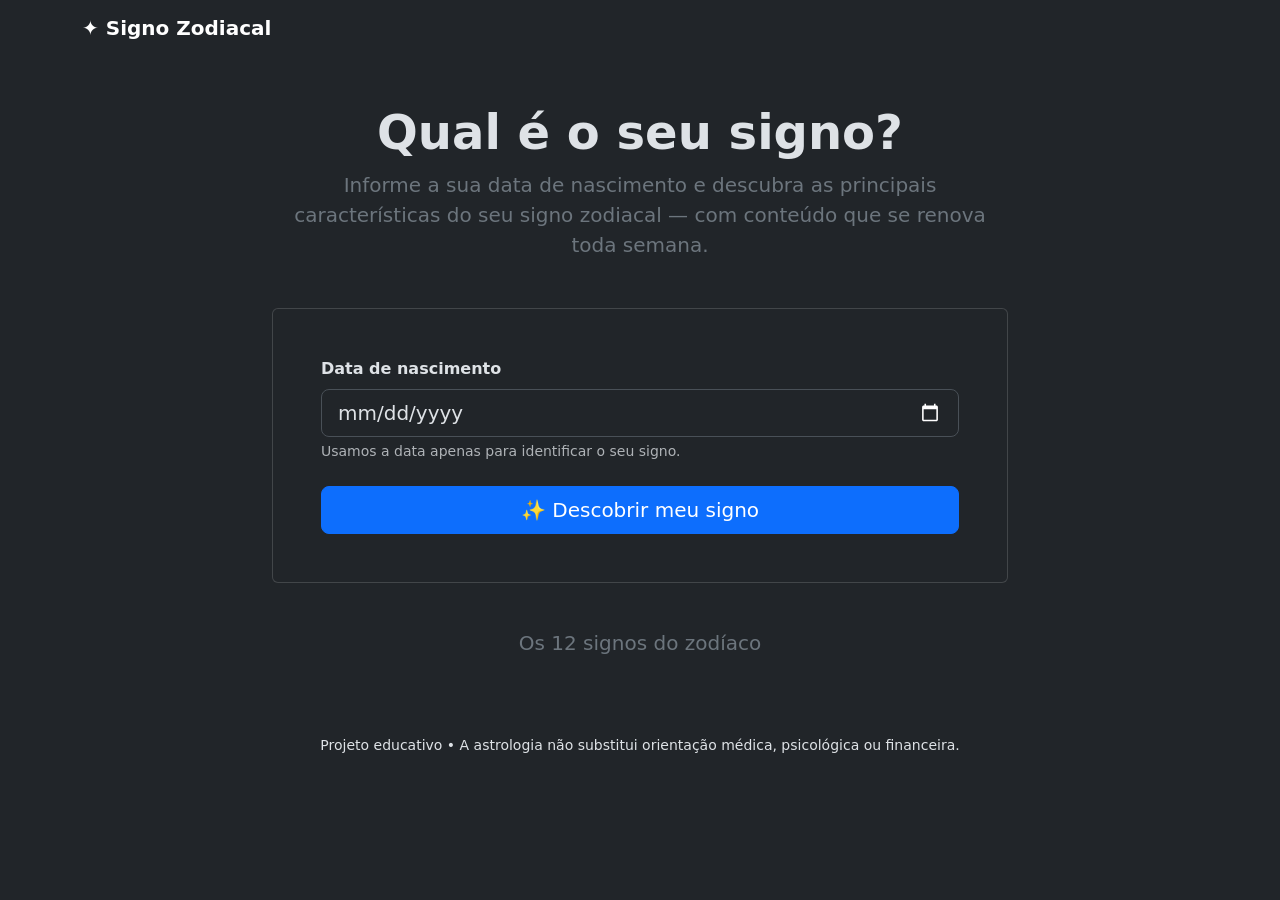
==== index.html @ d4832355 "Add files via upload" ====
<!DOCTYPE html>
<html lang="pt-BR" data-bs-theme="dark">

<head>
  <meta charset="UTF-8">
  <meta name="viewport" content="width=device-width, initial-scale=1">
  <title>Descubra o seu Signo</title>

  <link href="https://cdn.jsdelivr.net/npm/bootstrap@5.3.3/dist/css/bootstrap.min.css" rel="stylesheet">
  <link rel="stylesheet" href="css/style.css">
</head>

<body>

  <nav class="navbar navbar-expand-lg barra-topo">
    <div class="container">
      <a class="navbar-brand fw-bold" href="index.html">
        <span class="marca-simbolo">✦</span> Signo Zodiacal
      </a>
    </div>
  </nav>

  <main class="container py-5">
    <div class="row justify-content-center">
      <div class="col-lg-8">

        <div class="text-center mb-5">
          <h1 class="display-5 fw-bold titulo-gradiente">Qual é o seu signo?</h1>
          <p class="lead text-secondary">
            Informe a sua data de nascimento e descubra as principais
            características do seu signo zodiacal — com conteúdo que se
            renova toda semana.
          </p>
        </div>

        <div class="card card-form mb-5">
          <div class="card-body p-4 p-md-5">

            <form id="formSigno" novalidate>
              <div class="mb-4">
                <label for="data_nascimento" class="form-label fw-semibold">
                  Data de nascimento
                </label>
                <input type="date" class="form-control form-control-lg" id="data_nascimento" name="data_nascimento"
                  min="1900-01-01" required>
                <div class="invalid-feedback">
                  Por favor, informe uma data de nascimento válida.
                </div>
                <div class="form-text">
                  Usamos a data apenas para identificar o seu signo.
                </div>
              </div>

              <button type="submit" class="btn btn-primary btn-lg w-100 btn-destaque">
                ✨ Descobrir meu signo
              </button>
            </form>

          </div>
        </div>

        <h2 class="h5 text-center text-secondary mb-4">Os 12 signos do zodíaco</h2>
        <div class="row g-3" id="listaSignos"></div>

      </div>
    </div>
  </main>

  <footer class="rodape text-center py-4">
    <div class="container">
      <p class="mb-0 small">
        Projeto educativo • A astrologia não substitui orientação médica,
        psicológica ou financeira.
      </p>
    </div>
  </footer>

  <script src="https://cdn.jsdelivr.net/npm/bootstrap@5.3.3/dist/js/bootstrap.bundle.min.js"></script>
  <script src="js/dados.js"></script>
  <script src="js/funcoes.js"></script>
  <script src="js/app.js"></script>
</body>

</html>
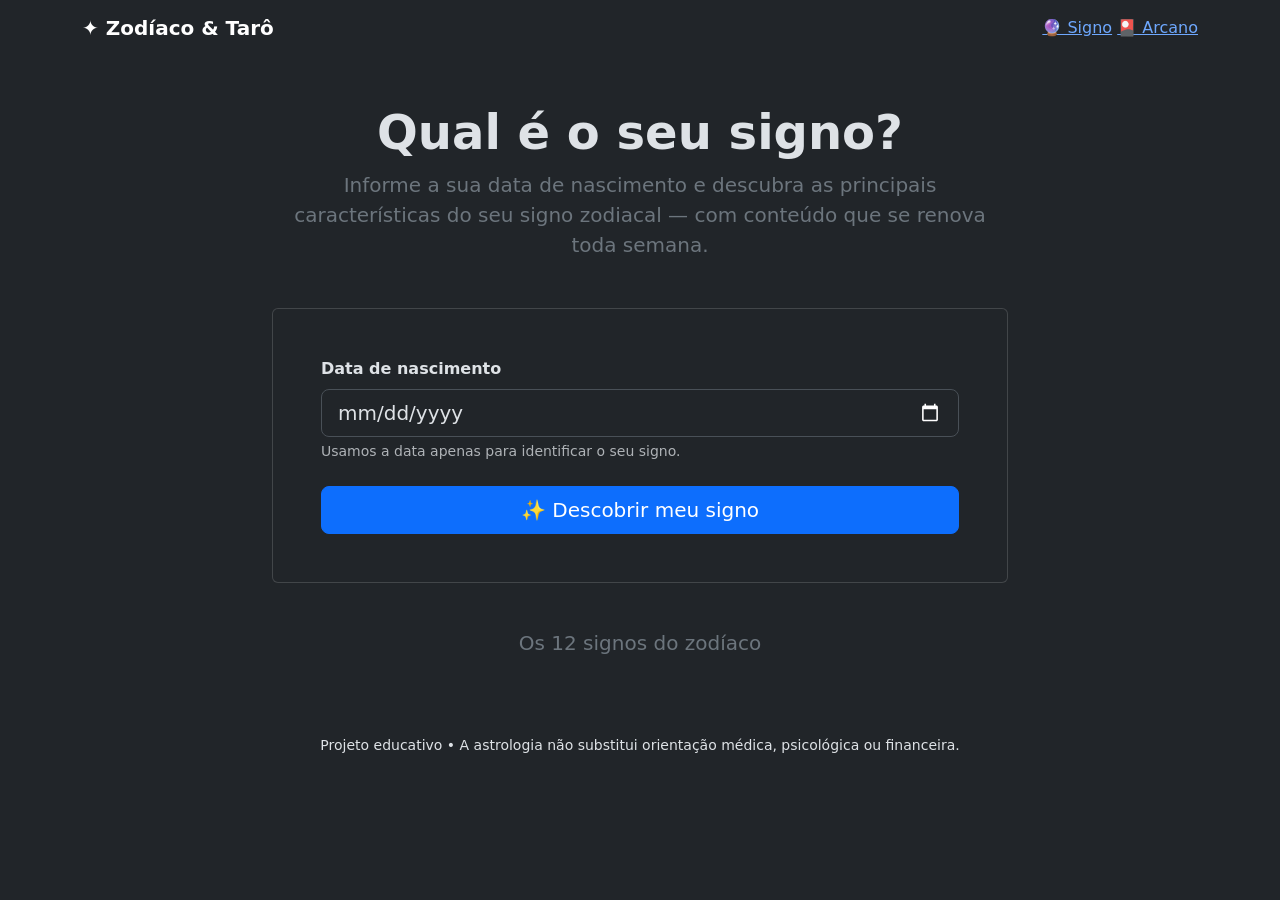
==== commit 31330207: "Add files via upload" ====
--- a/index.html
+++ b/index.html
@@ -15,8 +15,12 @@
   <nav class="navbar navbar-expand-lg barra-topo">
     <div class="container">
       <a class="navbar-brand fw-bold" href="index.html">
-        <span class="marca-simbolo">✦</span> Signo Zodiacal
+        <span class="marca-simbolo">✦</span> Zodíaco & Tarô
       </a>
+      <div class="abas-nav">
+        <a href="index.html" class="aba-link active">🔮 Signo</a>
+        <a href="arcano.html" class="aba-link">🎴 Arcano</a>
+      </div>
     </div>
   </nav>
 
